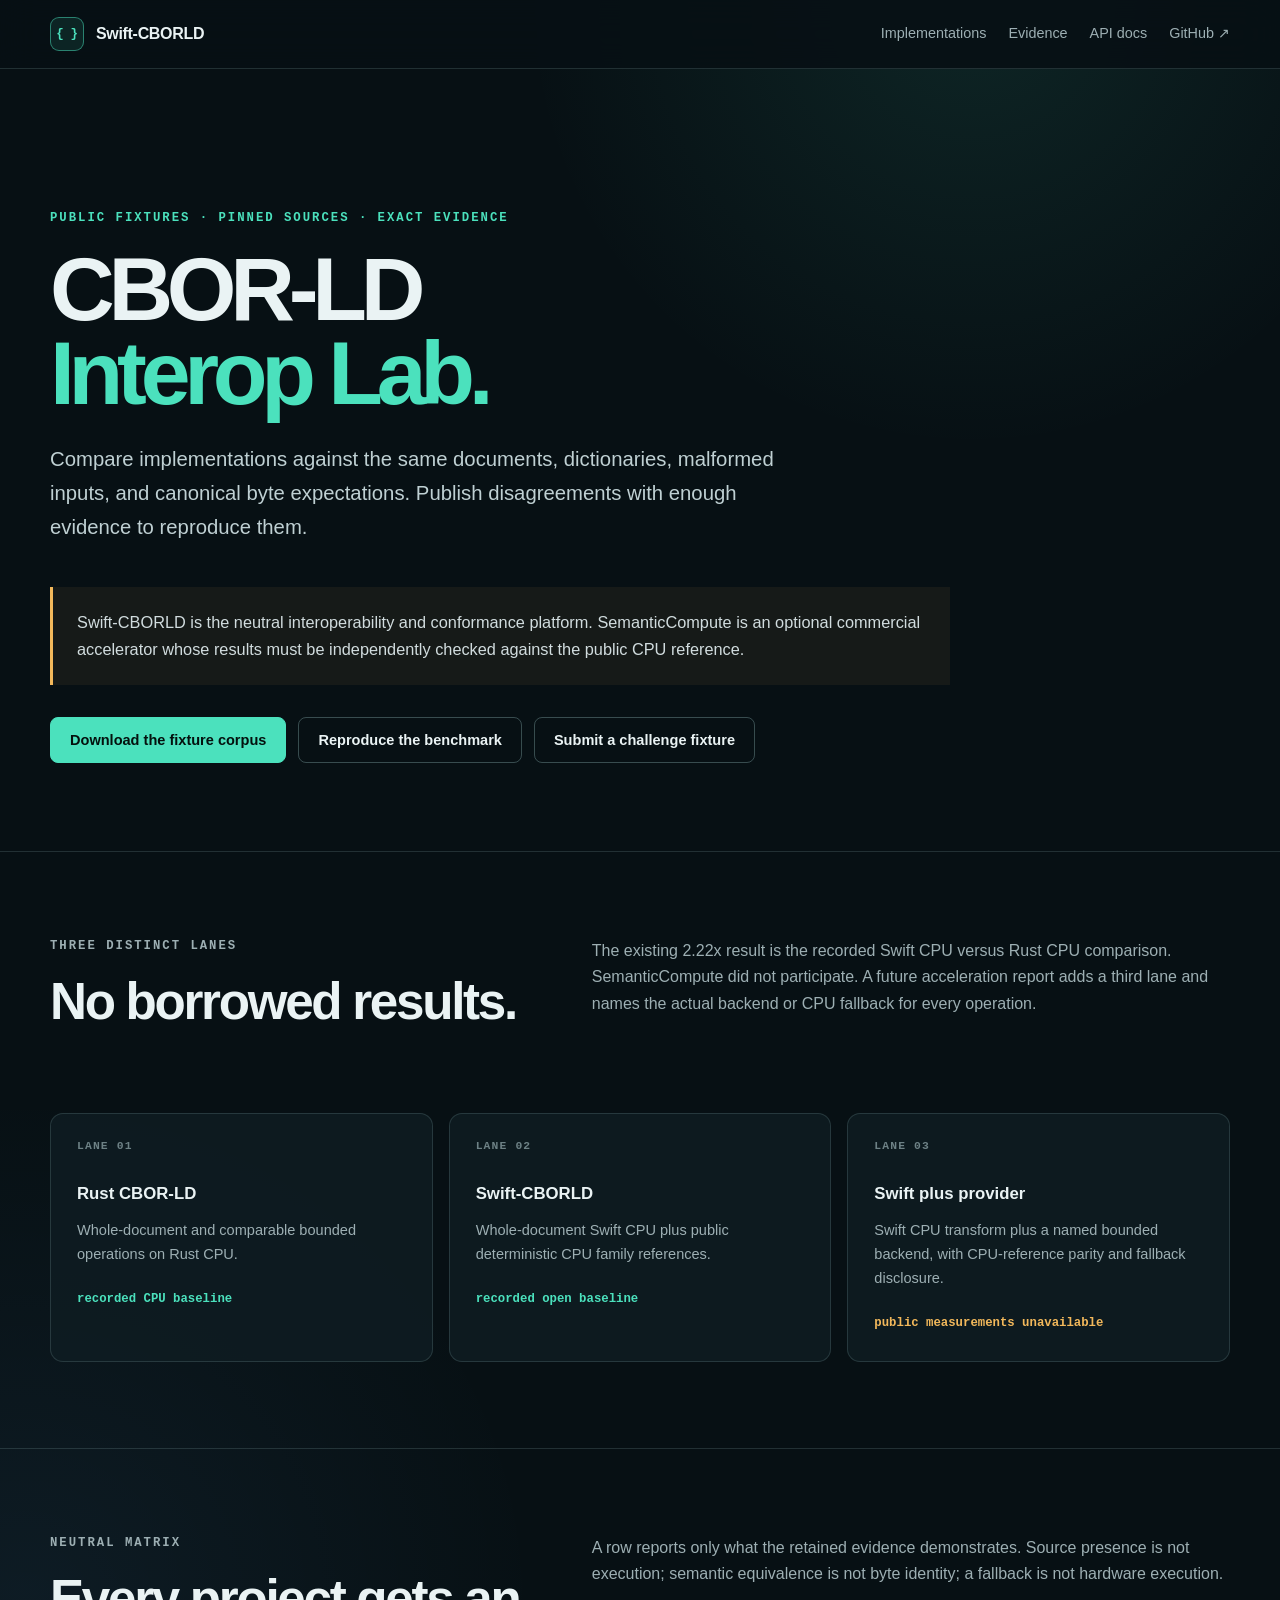
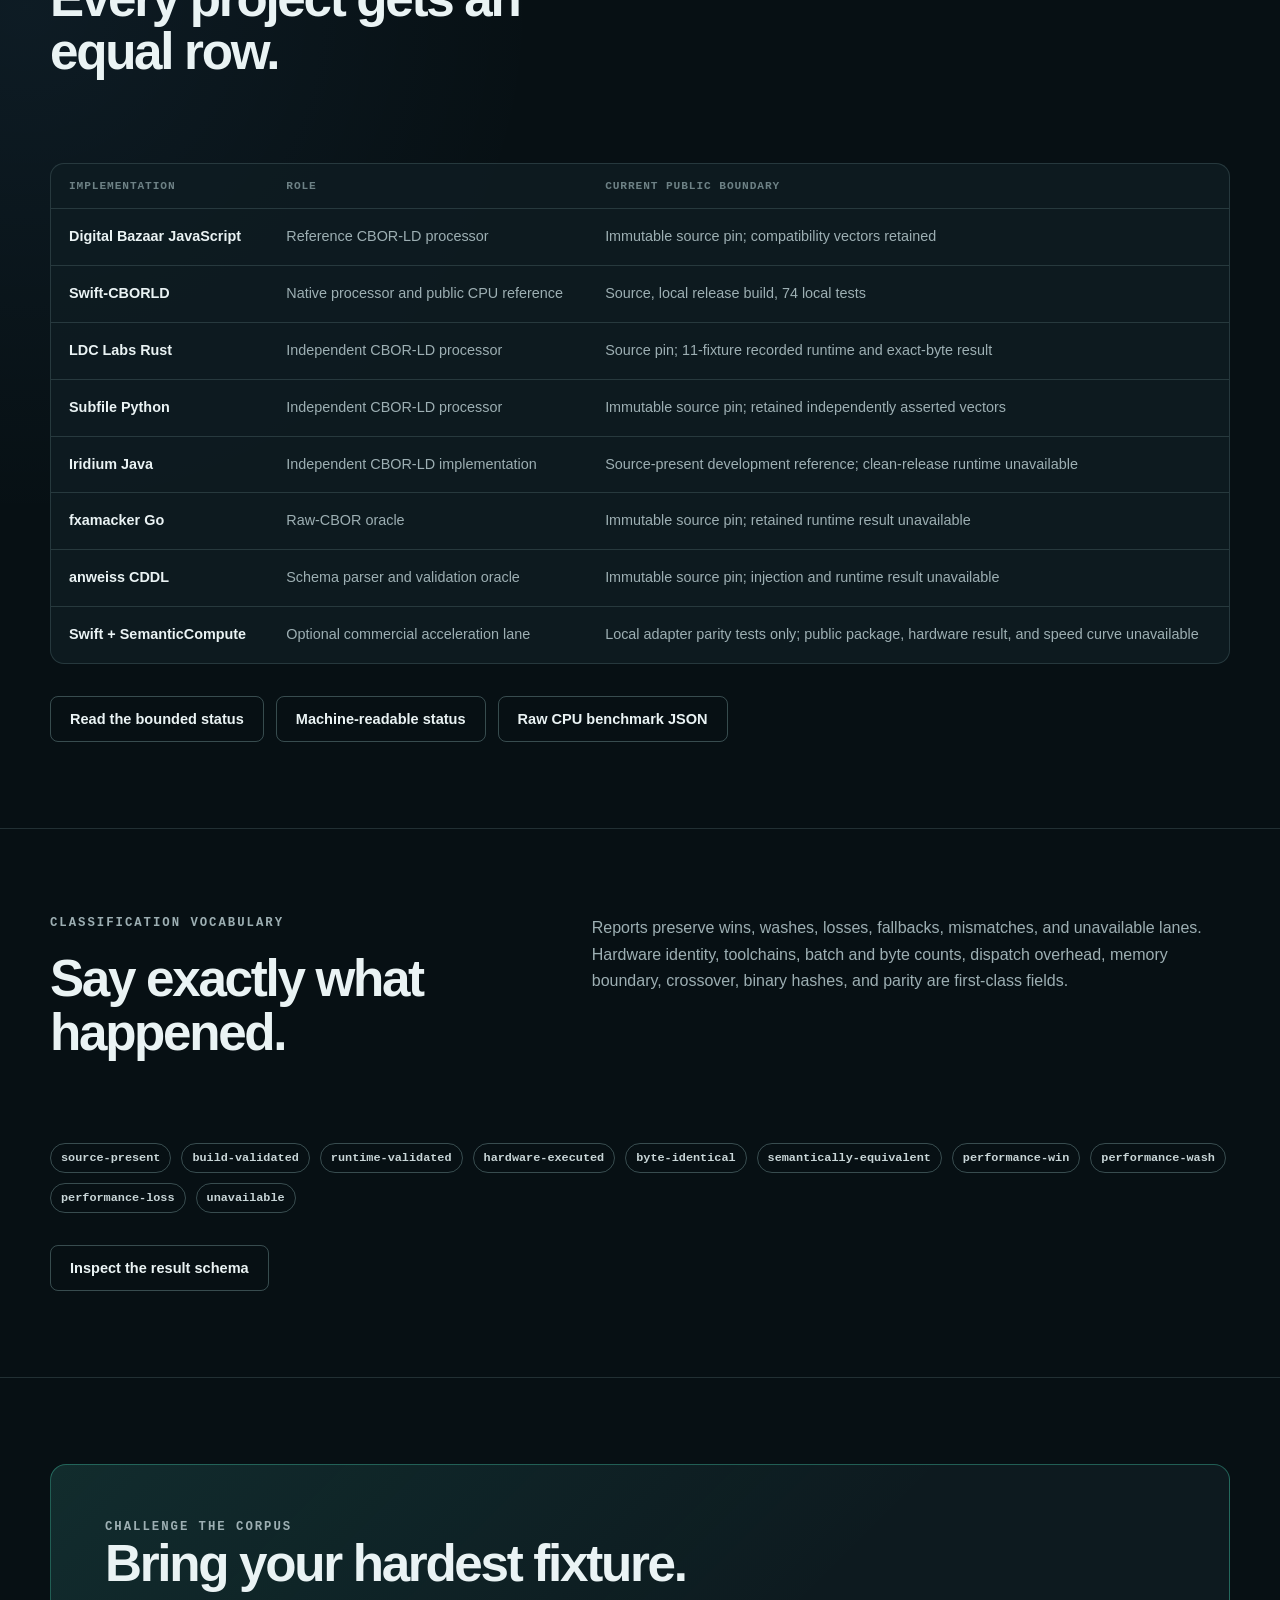
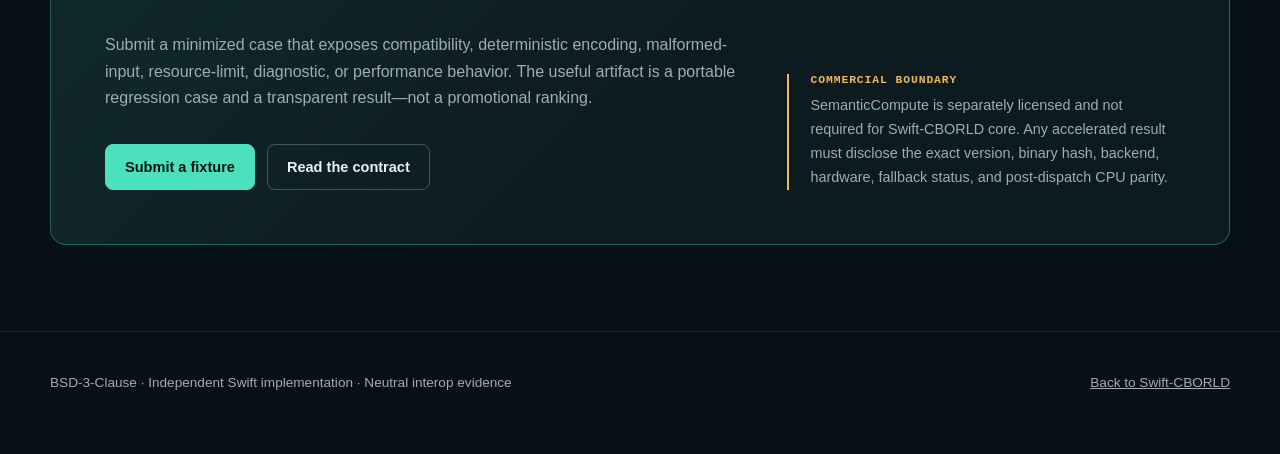
==== docs/interop/index.html @ d52650e1 "Add reproducible CBOR-LD interop lab" ====
<!doctype html>
<html lang="en">
<head>
  <meta charset="utf-8">
  <meta name="viewport" content="width=device-width, initial-scale=1">
  <meta name="description" content="The CBOR-LD Interop Lab compares implementations with public fixtures, exact evidence states, and reproducible CPU and optional acceleration lanes.">
  <meta name="color-scheme" content="dark light">
  <title>CBOR-LD Interop Lab · Swift-CBORLD</title>
  <style>
    :root {
      --ink: #eaf3f4;
      --muted: #9dafb3;
      --faint: #6d8185;
      --canvas: #071014;
      --panel: rgba(14, 29, 34, 0.86);
      --line: rgba(166, 208, 209, 0.17);
      --line-strong: rgba(166, 208, 209, 0.31);
      --mint: #4be1bd;
      --mint-soft: rgba(75, 225, 189, 0.1);
      --amber: #f2b85b;
      --blue: #67b7ff;
      --red: #ff8b78;
      --mono: ui-monospace, "SFMono-Regular", "Cascadia Code", "Roboto Mono", monospace;
      --sans: Inter, ui-sans-serif, -apple-system, BlinkMacSystemFont, "Segoe UI", sans-serif;
    }

    * { box-sizing: border-box; }
    html { scroll-behavior: smooth; }

    body {
      margin: 0;
      min-width: 320px;
      color: var(--ink);
      background:
        radial-gradient(circle at 76% 0%, rgba(75, 225, 189, 0.1), transparent 28rem),
        radial-gradient(circle at 2% 44%, rgba(103, 183, 255, 0.07), transparent 32rem),
        var(--canvas);
      font: 1rem/1.66 var(--sans);
      text-rendering: optimizeLegibility;
    }

    a { color: inherit; }
    a:focus-visible { outline: 3px solid var(--amber); outline-offset: 4px; }
    .shell { width: min(1180px, calc(100% - 40px)); margin: 0 auto; }

    header {
      position: sticky;
      top: 0;
      z-index: 10;
      border-bottom: 1px solid var(--line);
      background: rgba(7, 16, 20, 0.9);
      backdrop-filter: blur(18px);
    }

    nav {
      min-height: 68px;
      display: flex;
      align-items: center;
      justify-content: space-between;
      gap: 24px;
    }

    .brand {
      display: inline-flex;
      align-items: center;
      gap: 12px;
      text-decoration: none;
      font-weight: 760;
      letter-spacing: -0.02em;
    }

    .mark {
      width: 34px;
      height: 34px;
      display: grid;
      place-items: center;
      border: 1px solid rgba(75, 225, 189, 0.5);
      border-radius: 9px;
      background: var(--mint-soft);
      color: var(--mint);
      font: 700 0.78rem var(--mono);
    }

    .links { display: flex; gap: 22px; color: var(--muted); font-size: 0.9rem; }
    .links a { text-decoration: none; }
    .links a:hover { color: var(--ink); }

    .hero { padding: clamp(82px, 11vw, 142px) 0 88px; }
    .eyebrow {
      margin: 0 0 20px;
      color: var(--mint);
      font: 700 0.77rem/1.4 var(--mono);
      letter-spacing: 0.16em;
      text-transform: uppercase;
    }

    h1, h2, h3, p { margin-top: 0; }
    h1 {
      max-width: 880px;
      margin-bottom: 28px;
      font-size: clamp(3.2rem, 7vw, 6.8rem);
      line-height: 0.94;
      letter-spacing: -0.07em;
    }

    h1 span { color: var(--mint); }
    h2 { font-size: clamp(2rem, 4vw, 3.8rem); line-height: 1.04; letter-spacing: -0.045em; }
    h3 { margin-bottom: 10px; font-size: 1.05rem; }
    .lede { max-width: 760px; color: #bfd0d3; font-size: clamp(1.06rem, 1.7vw, 1.27rem); }

    .principle {
      max-width: 900px;
      margin-top: 42px;
      padding: 22px 24px;
      border-left: 3px solid var(--amber);
      background: rgba(242, 184, 91, 0.06);
      color: #d1dcde;
      font-size: 1.02rem;
    }

    .actions { display: flex; flex-wrap: wrap; gap: 12px; margin-top: 32px; }
    .button {
      min-height: 46px;
      display: inline-flex;
      align-items: center;
      justify-content: center;
      padding: 0 19px;
      border: 1px solid var(--line-strong);
      border-radius: 8px;
      color: var(--ink);
      text-decoration: none;
      font-weight: 700;
      font-size: 0.91rem;
    }

    .button.primary { border-color: var(--mint); background: var(--mint); color: #04110e; }
    section { padding: 86px 0; border-top: 1px solid var(--line); }
    .section-head { display: grid; grid-template-columns: 0.85fr 1.15fr; gap: 70px; margin-bottom: 42px; }
    .section-head p { color: var(--muted); }

    .lane-grid { display: grid; grid-template-columns: repeat(3, 1fr); gap: 16px; }
    .lane {
      padding: 26px;
      border: 1px solid var(--line);
      border-radius: 13px;
      background: var(--panel);
    }

    .lane small, .label {
      display: block;
      margin-bottom: 28px;
      color: var(--faint);
      font: 700 0.71rem var(--mono);
      letter-spacing: 0.1em;
      text-transform: uppercase;
    }

    .lane p { margin-bottom: 18px; color: var(--muted); font-size: 0.91rem; }
    .state { color: var(--mint); font: 650 0.77rem var(--mono); }
    .state.pending { color: var(--amber); }

    .table-wrap { overflow-x: auto; border: 1px solid var(--line); border-radius: 14px; background: var(--panel); }
    table { width: 100%; min-width: 860px; border-collapse: collapse; font-size: 0.9rem; }
    th, td { padding: 16px 18px; border-bottom: 1px solid var(--line); text-align: left; vertical-align: top; }
    th { color: var(--faint); font: 700 0.7rem var(--mono); letter-spacing: 0.08em; text-transform: uppercase; }
    td { color: var(--muted); }
    td:first-child { color: var(--ink); font-weight: 670; }
    tr:last-child td { border-bottom: 0; }

    .vocabulary { display: flex; flex-wrap: wrap; gap: 10px; }
    .chip { padding: 7px 10px; border: 1px solid var(--line-strong); border-radius: 999px; color: #c8d5d7; font: 650 0.74rem var(--mono); }

    .challenge {
      display: grid;
      grid-template-columns: 1.25fr 0.75fr;
      gap: 34px;
      align-items: end;
      padding: clamp(30px, 5vw, 54px);
      border: 1px solid rgba(75, 225, 189, 0.34);
      border-radius: 16px;
      background: linear-gradient(135deg, rgba(75, 225, 189, 0.09), transparent 58%), var(--panel);
    }

    .challenge p { margin-bottom: 0; color: var(--muted); }
    .boundary { padding-left: 22px; border-left: 2px solid var(--amber); color: #c5d2d4; font-size: 0.9rem; }
    .boundary strong { display: block; margin-bottom: 8px; color: var(--amber); font: 700 0.71rem var(--mono); text-transform: uppercase; letter-spacing: 0.08em; }

    footer { padding: 40px 0 56px; border-top: 1px solid var(--line); color: var(--muted); font-size: 0.85rem; }
    .footer-row { display: flex; justify-content: space-between; gap: 24px; }

    @media (max-width: 880px) {
      .section-head, .challenge { grid-template-columns: 1fr; gap: 24px; }
      .lane-grid { grid-template-columns: 1fr; }
    }

    @media (max-width: 620px) {
      .shell { width: min(100% - 26px, 1180px); }
      .links a:not(:first-child) { display: none; }
      section { padding: 68px 0; }
      .footer-row { flex-direction: column; }
    }

    @media (prefers-reduced-motion: reduce) { html { scroll-behavior: auto; } }
  </style>
</head>
<body>
  <header>
    <nav class="shell" aria-label="Primary navigation">
      <a class="brand" href="../"><span class="mark" aria-hidden="true">{ }</span> Swift-CBORLD</a>
      <div class="links">
        <a href="#implementations">Implementations</a>
        <a href="#evidence">Evidence</a>
        <a href="../api/documentation/cborld/">API docs</a>
        <a href="https://github.com/entertrainment/swift-cborld">GitHub ↗</a>
      </div>
    </nav>
  </header>

  <main>
    <div class="shell hero">
      <p class="eyebrow">Public fixtures · pinned sources · exact evidence</p>
      <h1>CBOR-LD<br><span>Interop Lab.</span></h1>
      <p class="lede">Compare implementations against the same documents, dictionaries, malformed inputs, and canonical byte expectations. Publish disagreements with enough evidence to reproduce them.</p>
      <p class="principle">Swift-CBORLD is the neutral interoperability and conformance platform. SemanticCompute is an optional commercial accelerator whose results must be independently checked against the public CPU reference.</p>
      <div class="actions">
        <a class="button primary" href="https://github.com/entertrainment/swift-cborld/tree/main/Tests/CBORLDTests/Fixtures">Download the fixture corpus</a>
        <a class="button" href="https://github.com/entertrainment/swift-cborld/blob/main/Interop/README.md">Reproduce the benchmark</a>
        <a class="button" href="https://github.com/entertrainment/swift-cborld/issues/new?template=challenge-fixture.yml">Submit a challenge fixture</a>
      </div>
    </div>

    <section id="evidence">
      <div class="shell">
        <div class="section-head">
          <div><p class="eyebrow">Three distinct lanes</p><h2>No borrowed results.</h2></div>
          <p>The existing 2.22x result is the recorded Swift CPU versus Rust CPU comparison. SemanticCompute did not participate. A future acceleration report adds a third lane and names the actual backend or CPU fallback for every operation.</p>
        </div>
        <div class="lane-grid">
          <article class="lane"><small>Lane 01</small><h3>Rust CBOR-LD</h3><p>Whole-document and comparable bounded operations on Rust CPU.</p><span class="state">recorded CPU baseline</span></article>
          <article class="lane"><small>Lane 02</small><h3>Swift-CBORLD</h3><p>Whole-document Swift CPU plus public deterministic CPU family references.</p><span class="state">recorded open baseline</span></article>
          <article class="lane"><small>Lane 03</small><h3>Swift plus provider</h3><p>Swift CPU transform plus a named bounded backend, with CPU-reference parity and fallback disclosure.</p><span class="state pending">public measurements unavailable</span></article>
        </div>
      </div>
    </section>

    <section id="implementations">
      <div class="shell">
        <div class="section-head">
          <div><p class="eyebrow">Neutral matrix</p><h2>Every project gets an equal row.</h2></div>
          <p>A row reports only what the retained evidence demonstrates. Source presence is not execution; semantic equivalence is not byte identity; a fallback is not hardware execution.</p>
        </div>
        <div class="table-wrap">
          <table>
            <thead><tr><th>Implementation</th><th>Role</th><th>Current public boundary</th></tr></thead>
            <tbody>
              <tr><td>Digital Bazaar JavaScript</td><td>Reference CBOR-LD processor</td><td>Immutable source pin; compatibility vectors retained</td></tr>
              <tr><td>Swift-CBORLD</td><td>Native processor and public CPU reference</td><td>Source, local release build, 74 local tests</td></tr>
              <tr><td>LDC Labs Rust</td><td>Independent CBOR-LD processor</td><td>Source pin; 11-fixture recorded runtime and exact-byte result</td></tr>
              <tr><td>Subfile Python</td><td>Independent CBOR-LD processor</td><td>Immutable source pin; retained independently asserted vectors</td></tr>
              <tr><td>Iridium Java</td><td>Independent CBOR-LD implementation</td><td>Source-present development reference; clean-release runtime unavailable</td></tr>
              <tr><td>fxamacker Go</td><td>Raw-CBOR oracle</td><td>Immutable source pin; retained runtime result unavailable</td></tr>
              <tr><td>anweiss CDDL</td><td>Schema parser and validation oracle</td><td>Immutable source pin; injection and runtime result unavailable</td></tr>
              <tr><td>Swift + SemanticCompute</td><td>Optional commercial acceleration lane</td><td>Local adapter parity tests only; public package, hardware result, and speed curve unavailable</td></tr>
            </tbody>
          </table>
        </div>
        <div class="actions">
          <a class="button" href="https://github.com/entertrainment/swift-cborld/blob/main/Interop/STATUS.md">Read the bounded status</a>
          <a class="button" href="data/lab-status.json">Machine-readable status</a>
          <a class="button" href="../evidence/performance-macos-arm64.json">Raw CPU benchmark JSON</a>
        </div>
      </div>
    </section>

    <section>
      <div class="shell">
        <div class="section-head">
          <div><p class="eyebrow">Classification vocabulary</p><h2>Say exactly what happened.</h2></div>
          <p>Reports preserve wins, washes, losses, fallbacks, mismatches, and unavailable lanes. Hardware identity, toolchains, batch and byte counts, dispatch overhead, memory boundary, crossover, binary hashes, and parity are first-class fields.</p>
        </div>
        <div class="vocabulary" aria-label="Interop evidence states">
          <span class="chip">source-present</span><span class="chip">build-validated</span><span class="chip">runtime-validated</span><span class="chip">hardware-executed</span><span class="chip">byte-identical</span><span class="chip">semantically-equivalent</span><span class="chip">performance-win</span><span class="chip">performance-wash</span><span class="chip">performance-loss</span><span class="chip">unavailable</span>
        </div>
        <div class="actions">
          <a class="button" href="data/lab-result.schema.json">Inspect the result schema</a>
        </div>
      </div>
    </section>

    <section>
      <div class="shell">
        <div class="challenge">
          <div>
            <p class="eyebrow">Challenge the corpus</p>
            <h2>Bring your hardest fixture.</h2>
            <p>Submit a minimized case that exposes compatibility, deterministic encoding, malformed-input, resource-limit, diagnostic, or performance behavior. The useful artifact is a portable regression case and a transparent result—not a promotional ranking.</p>
            <div class="actions">
              <a class="button primary" href="https://github.com/entertrainment/swift-cborld/issues/new?template=challenge-fixture.yml">Submit a fixture</a>
              <a class="button" href="https://github.com/entertrainment/swift-cborld/blob/main/Interop/CHALLENGE_FIXTURES.md">Read the contract</a>
            </div>
          </div>
          <p class="boundary"><strong>Commercial boundary</strong>SemanticCompute is separately licensed and not required for Swift-CBORLD core. Any accelerated result must disclose the exact version, binary hash, backend, hardware, fallback status, and post-dispatch CPU parity.</p>
        </div>
      </div>
    </section>
  </main>

  <footer>
    <div class="shell footer-row">
      <span>BSD-3-Clause · Independent Swift implementation · Neutral interop evidence</span>
      <a href="../">Back to Swift-CBORLD</a>
    </div>
  </footer>
</body>
</html>
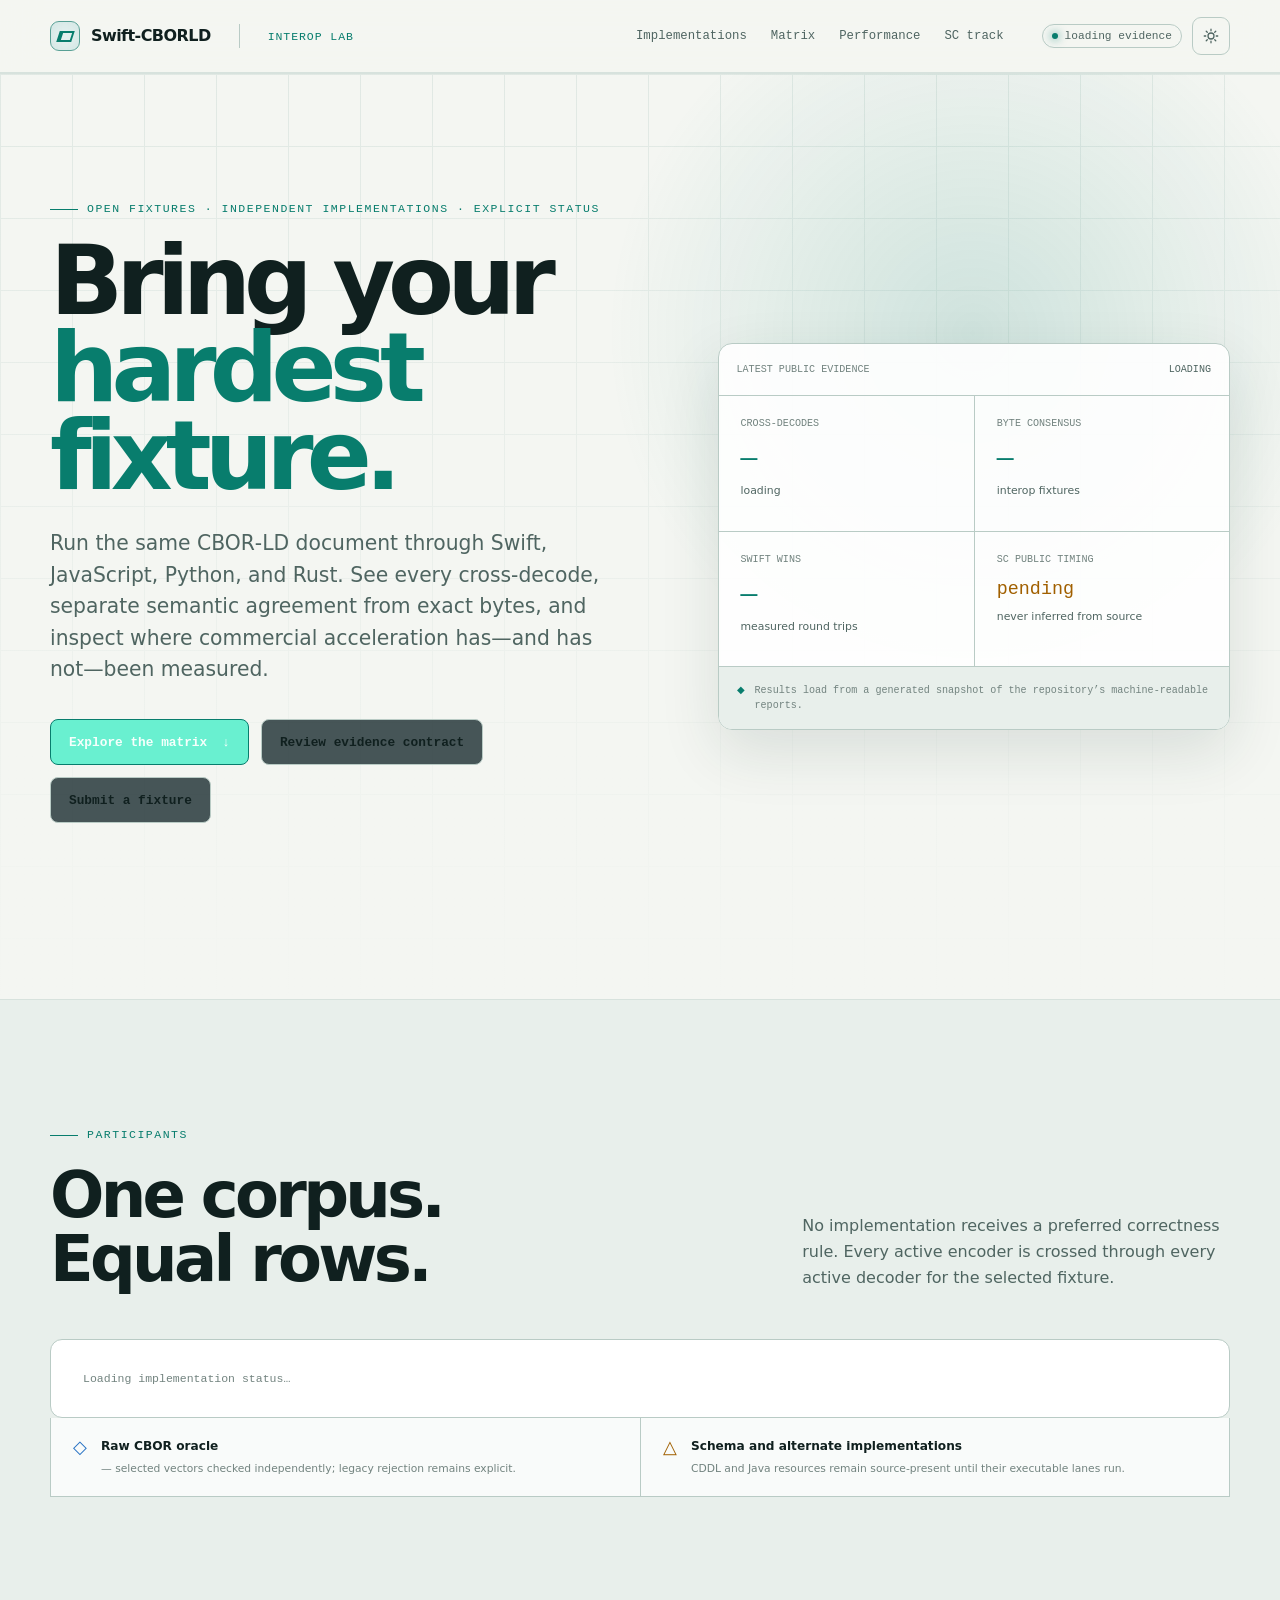
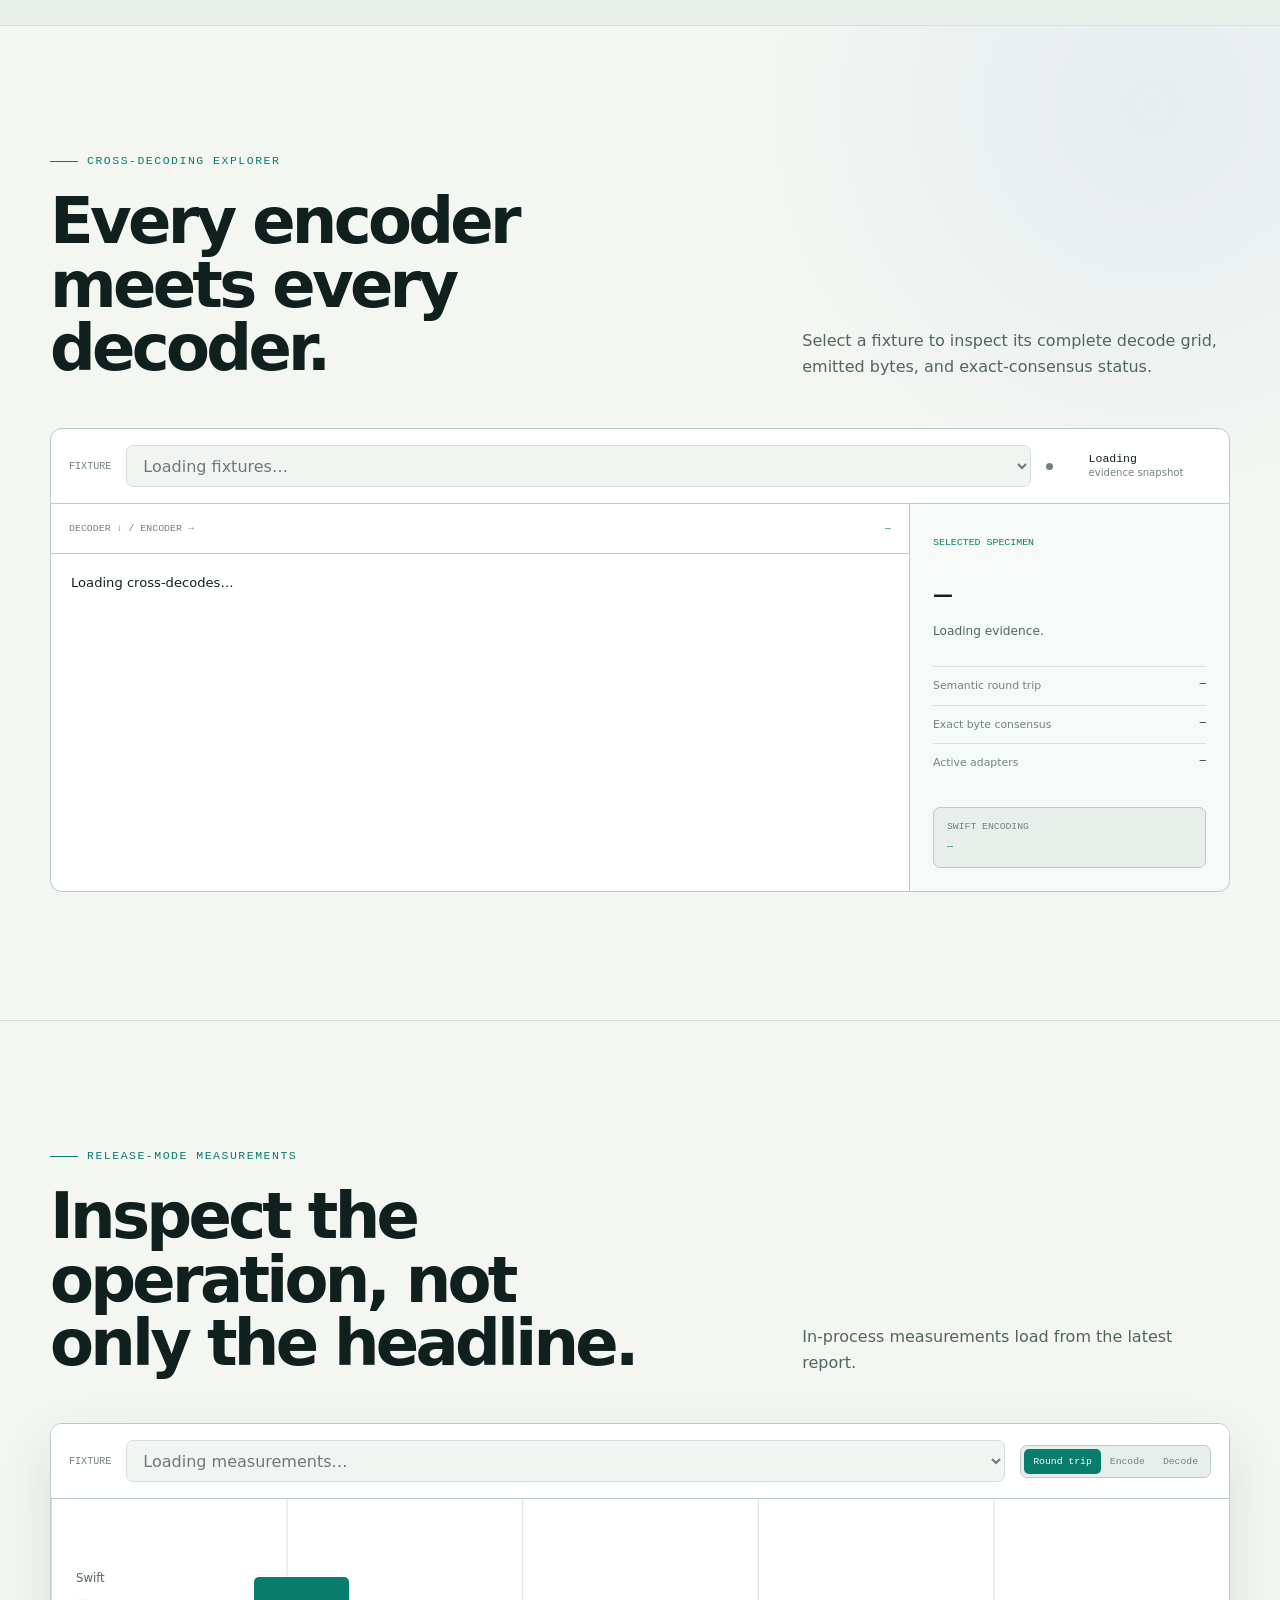
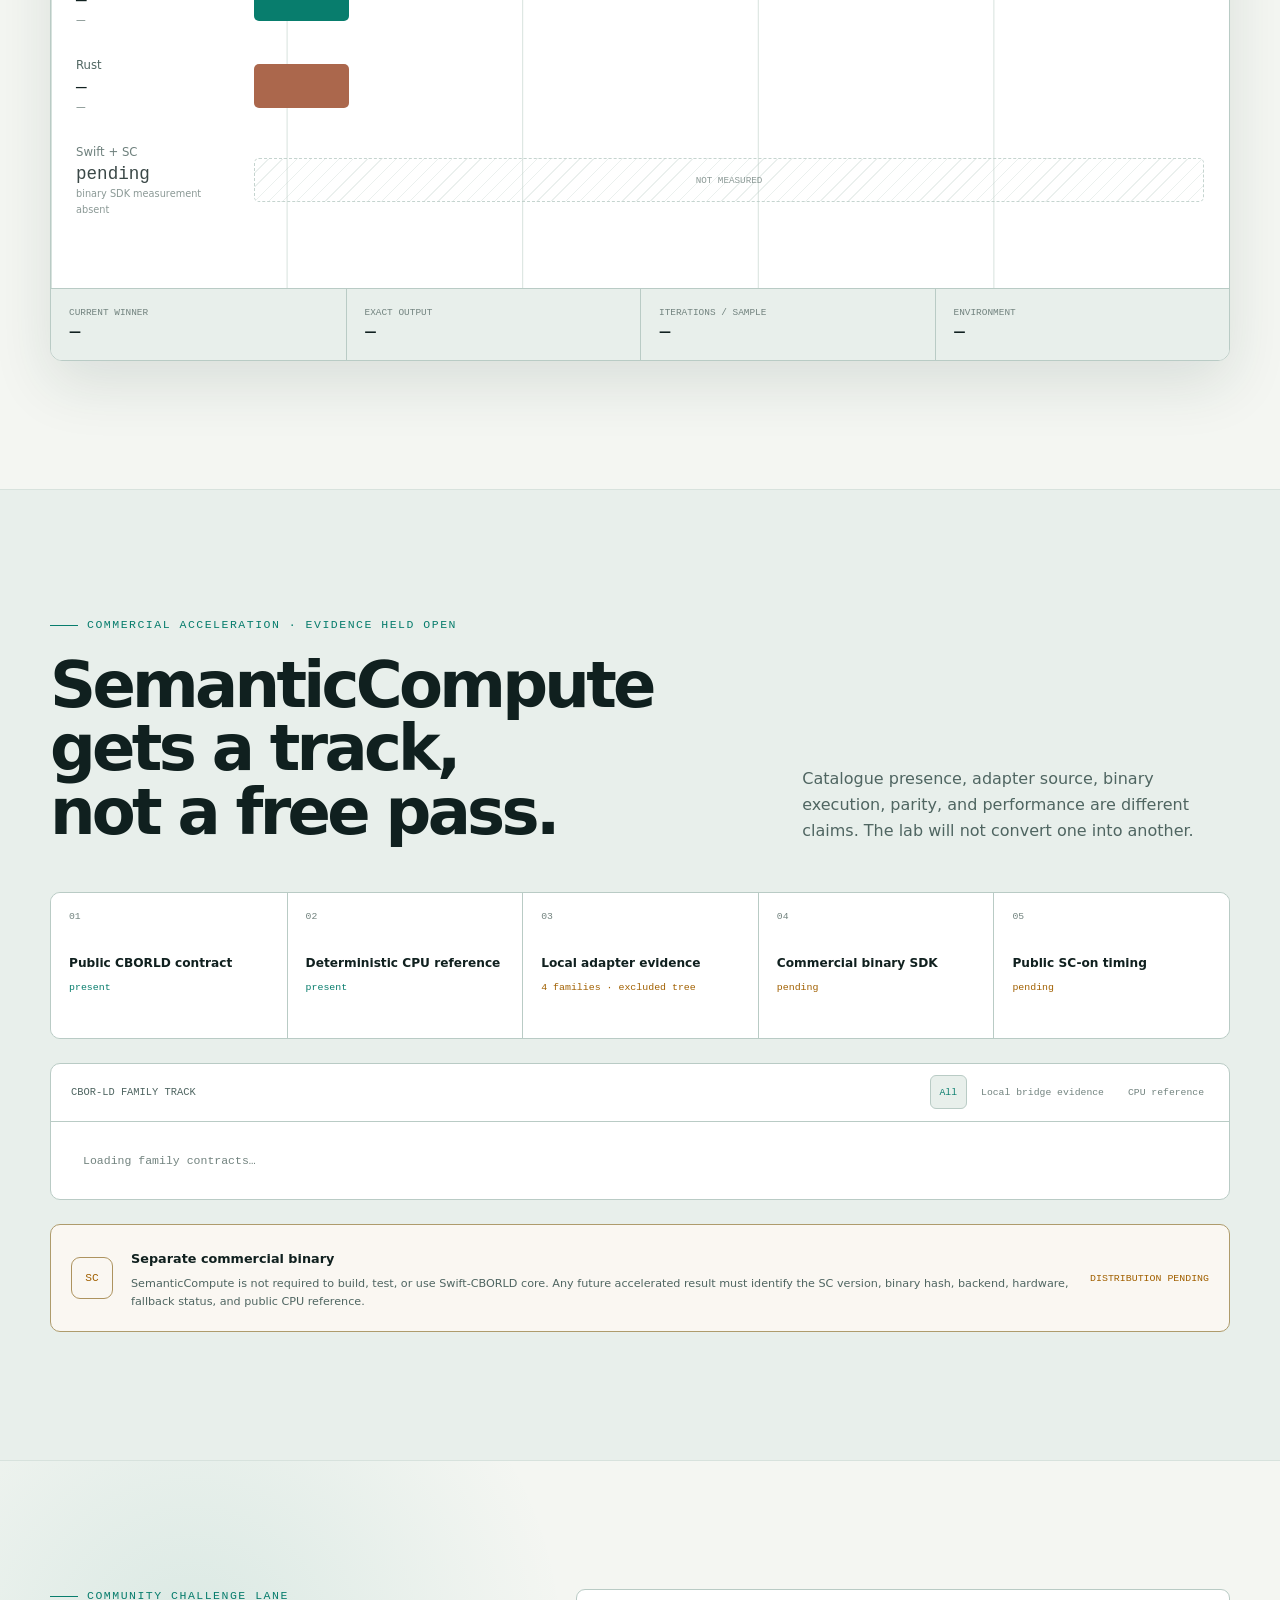
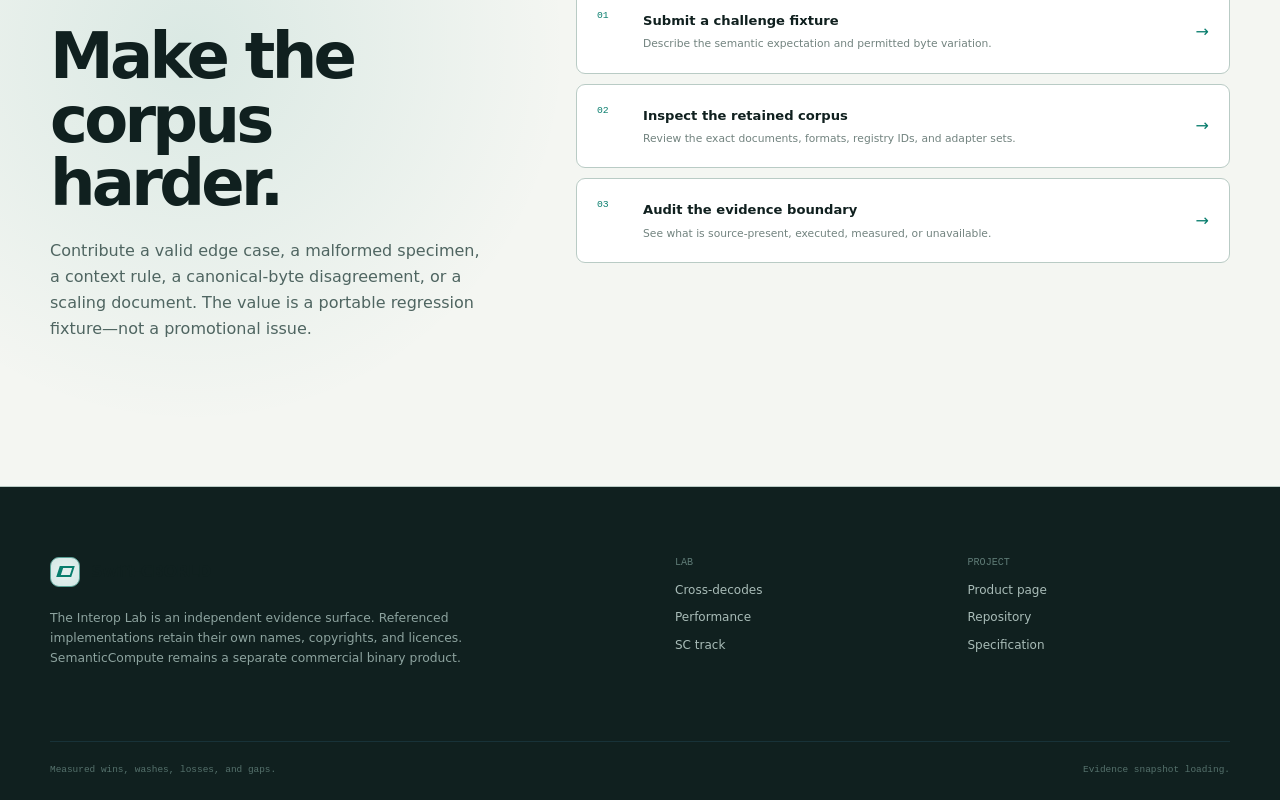
==== commit a68756bd: "Adopt evidence-led release website" ====
--- a/docs/interop/index.html
+++ b/docs/interop/index.html
@@ -3,313 +3,11 @@
 <head>
   <meta charset="utf-8">
   <meta name="viewport" content="width=device-width, initial-scale=1">
-  <meta name="description" content="The CBOR-LD Interop Lab compares implementations with public fixtures, exact evidence states, and reproducible CPU and optional acceleration lanes.">
-  <meta name="color-scheme" content="dark light">
+  <meta http-equiv="refresh" content="0; url=../interop-lab.html">
+  <link rel="canonical" href="../interop-lab.html">
   <title>CBOR-LD Interop Lab · Swift-CBORLD</title>
-  <style>
-    :root {
-      --ink: #eaf3f4;
-      --muted: #9dafb3;
-      --faint: #6d8185;
-      --canvas: #071014;
-      --panel: rgba(14, 29, 34, 0.86);
-      --line: rgba(166, 208, 209, 0.17);
-      --line-strong: rgba(166, 208, 209, 0.31);
-      --mint: #4be1bd;
-      --mint-soft: rgba(75, 225, 189, 0.1);
-      --amber: #f2b85b;
-      --blue: #67b7ff;
-      --red: #ff8b78;
-      --mono: ui-monospace, "SFMono-Regular", "Cascadia Code", "Roboto Mono", monospace;
-      --sans: Inter, ui-sans-serif, -apple-system, BlinkMacSystemFont, "Segoe UI", sans-serif;
-    }
-
-    * { box-sizing: border-box; }
-    html { scroll-behavior: smooth; }
-
-    body {
-      margin: 0;
-      min-width: 320px;
-      color: var(--ink);
-      background:
-        radial-gradient(circle at 76% 0%, rgba(75, 225, 189, 0.1), transparent 28rem),
-        radial-gradient(circle at 2% 44%, rgba(103, 183, 255, 0.07), transparent 32rem),
-        var(--canvas);
-      font: 1rem/1.66 var(--sans);
-      text-rendering: optimizeLegibility;
-    }
-
-    a { color: inherit; }
-    a:focus-visible { outline: 3px solid var(--amber); outline-offset: 4px; }
-    .shell { width: min(1180px, calc(100% - 40px)); margin: 0 auto; }
-
-    header {
-      position: sticky;
-      top: 0;
-      z-index: 10;
-      border-bottom: 1px solid var(--line);
-      background: rgba(7, 16, 20, 0.9);
-      backdrop-filter: blur(18px);
-    }
-
-    nav {
-      min-height: 68px;
-      display: flex;
-      align-items: center;
-      justify-content: space-between;
-      gap: 24px;
-    }
-
-    .brand {
-      display: inline-flex;
-      align-items: center;
-      gap: 12px;
-      text-decoration: none;
-      font-weight: 760;
-      letter-spacing: -0.02em;
-    }
-
-    .mark {
-      width: 34px;
-      height: 34px;
-      display: grid;
-      place-items: center;
-      border: 1px solid rgba(75, 225, 189, 0.5);
-      border-radius: 9px;
-      background: var(--mint-soft);
-      color: var(--mint);
-      font: 700 0.78rem var(--mono);
-    }
-
-    .links { display: flex; gap: 22px; color: var(--muted); font-size: 0.9rem; }
-    .links a { text-decoration: none; }
-    .links a:hover { color: var(--ink); }
-
-    .hero { padding: clamp(82px, 11vw, 142px) 0 88px; }
-    .eyebrow {
-      margin: 0 0 20px;
-      color: var(--mint);
-      font: 700 0.77rem/1.4 var(--mono);
-      letter-spacing: 0.16em;
-      text-transform: uppercase;
-    }
-
-    h1, h2, h3, p { margin-top: 0; }
-    h1 {
-      max-width: 880px;
-      margin-bottom: 28px;
-      font-size: clamp(3.2rem, 7vw, 6.8rem);
-      line-height: 0.94;
-      letter-spacing: -0.07em;
-    }
-
-    h1 span { color: var(--mint); }
-    h2 { font-size: clamp(2rem, 4vw, 3.8rem); line-height: 1.04; letter-spacing: -0.045em; }
-    h3 { margin-bottom: 10px; font-size: 1.05rem; }
-    .lede { max-width: 760px; color: #bfd0d3; font-size: clamp(1.06rem, 1.7vw, 1.27rem); }
-
-    .principle {
-      max-width: 900px;
-      margin-top: 42px;
-      padding: 22px 24px;
-      border-left: 3px solid var(--amber);
-      background: rgba(242, 184, 91, 0.06);
-      color: #d1dcde;
-      font-size: 1.02rem;
-    }
-
-    .actions { display: flex; flex-wrap: wrap; gap: 12px; margin-top: 32px; }
-    .button {
-      min-height: 46px;
-      display: inline-flex;
-      align-items: center;
-      justify-content: center;
-      padding: 0 19px;
-      border: 1px solid var(--line-strong);
-      border-radius: 8px;
-      color: var(--ink);
-      text-decoration: none;
-      font-weight: 700;
-      font-size: 0.91rem;
-    }
-
-    .button.primary { border-color: var(--mint); background: var(--mint); color: #04110e; }
-    section { padding: 86px 0; border-top: 1px solid var(--line); }
-    .section-head { display: grid; grid-template-columns: 0.85fr 1.15fr; gap: 70px; margin-bottom: 42px; }
-    .section-head p { color: var(--muted); }
-
-    .lane-grid { display: grid; grid-template-columns: repeat(3, 1fr); gap: 16px; }
-    .lane {
-      padding: 26px;
-      border: 1px solid var(--line);
-      border-radius: 13px;
-      background: var(--panel);
-    }
-
-    .lane small, .label {
-      display: block;
-      margin-bottom: 28px;
-      color: var(--faint);
-      font: 700 0.71rem var(--mono);
-      letter-spacing: 0.1em;
-      text-transform: uppercase;
-    }
-
-    .lane p { margin-bottom: 18px; color: var(--muted); font-size: 0.91rem; }
-    .state { color: var(--mint); font: 650 0.77rem var(--mono); }
-    .state.pending { color: var(--amber); }
-
-    .table-wrap { overflow-x: auto; border: 1px solid var(--line); border-radius: 14px; background: var(--panel); }
-    table { width: 100%; min-width: 860px; border-collapse: collapse; font-size: 0.9rem; }
-    th, td { padding: 16px 18px; border-bottom: 1px solid var(--line); text-align: left; vertical-align: top; }
-    th { color: var(--faint); font: 700 0.7rem var(--mono); letter-spacing: 0.08em; text-transform: uppercase; }
-    td { color: var(--muted); }
-    td:first-child { color: var(--ink); font-weight: 670; }
-    tr:last-child td { border-bottom: 0; }
-
-    .vocabulary { display: flex; flex-wrap: wrap; gap: 10px; }
-    .chip { padding: 7px 10px; border: 1px solid var(--line-strong); border-radius: 999px; color: #c8d5d7; font: 650 0.74rem var(--mono); }
-
-    .challenge {
-      display: grid;
-      grid-template-columns: 1.25fr 0.75fr;
-      gap: 34px;
-      align-items: end;
-      padding: clamp(30px, 5vw, 54px);
-      border: 1px solid rgba(75, 225, 189, 0.34);
-      border-radius: 16px;
-      background: linear-gradient(135deg, rgba(75, 225, 189, 0.09), transparent 58%), var(--panel);
-    }
-
-    .challenge p { margin-bottom: 0; color: var(--muted); }
-    .boundary { padding-left: 22px; border-left: 2px solid var(--amber); color: #c5d2d4; font-size: 0.9rem; }
-    .boundary strong { display: block; margin-bottom: 8px; color: var(--amber); font: 700 0.71rem var(--mono); text-transform: uppercase; letter-spacing: 0.08em; }
-
-    footer { padding: 40px 0 56px; border-top: 1px solid var(--line); color: var(--muted); font-size: 0.85rem; }
-    .footer-row { display: flex; justify-content: space-between; gap: 24px; }
-
-    @media (max-width: 880px) {
-      .section-head, .challenge { grid-template-columns: 1fr; gap: 24px; }
-      .lane-grid { grid-template-columns: 1fr; }
-    }
-
-    @media (max-width: 620px) {
-      .shell { width: min(100% - 26px, 1180px); }
-      .links a:not(:first-child) { display: none; }
-      section { padding: 68px 0; }
-      .footer-row { flex-direction: column; }
-    }
-
-    @media (prefers-reduced-motion: reduce) { html { scroll-behavior: auto; } }
-  </style>
 </head>
 <body>
-  <header>
-    <nav class="shell" aria-label="Primary navigation">
-      <a class="brand" href="../"><span class="mark" aria-hidden="true">{ }</span> Swift-CBORLD</a>
-      <div class="links">
-        <a href="#implementations">Implementations</a>
-        <a href="#evidence">Evidence</a>
-        <a href="../api/documentation/cborld/">API docs</a>
-        <a href="https://github.com/entertrainment/swift-cborld">GitHub ↗</a>
-      </div>
-    </nav>
-  </header>
-
-  <main>
-    <div class="shell hero">
-      <p class="eyebrow">Public fixtures · pinned sources · exact evidence</p>
-      <h1>CBOR-LD<br><span>Interop Lab.</span></h1>
-      <p class="lede">Compare implementations against the same documents, dictionaries, malformed inputs, and canonical byte expectations. Publish disagreements with enough evidence to reproduce them.</p>
-      <p class="principle">Swift-CBORLD is the neutral interoperability and conformance platform. SemanticCompute is an optional commercial accelerator whose results must be independently checked against the public CPU reference.</p>
-      <div class="actions">
-        <a class="button primary" href="https://github.com/entertrainment/swift-cborld/tree/main/Tests/CBORLDTests/Fixtures">Download the fixture corpus</a>
-        <a class="button" href="https://github.com/entertrainment/swift-cborld/blob/main/Interop/README.md">Reproduce the benchmark</a>
-        <a class="button" href="https://github.com/entertrainment/swift-cborld/issues/new?template=challenge-fixture.yml">Submit a challenge fixture</a>
-      </div>
-    </div>
-
-    <section id="evidence">
-      <div class="shell">
-        <div class="section-head">
-          <div><p class="eyebrow">Three distinct lanes</p><h2>No borrowed results.</h2></div>
-          <p>The existing 2.22x result is the recorded Swift CPU versus Rust CPU comparison. SemanticCompute did not participate. A future acceleration report adds a third lane and names the actual backend or CPU fallback for every operation.</p>
-        </div>
-        <div class="lane-grid">
-          <article class="lane"><small>Lane 01</small><h3>Rust CBOR-LD</h3><p>Whole-document and comparable bounded operations on Rust CPU.</p><span class="state">recorded CPU baseline</span></article>
-          <article class="lane"><small>Lane 02</small><h3>Swift-CBORLD</h3><p>Whole-document Swift CPU plus public deterministic CPU family references.</p><span class="state">recorded open baseline</span></article>
-          <article class="lane"><small>Lane 03</small><h3>Swift plus provider</h3><p>Swift CPU transform plus a named bounded backend, with CPU-reference parity and fallback disclosure.</p><span class="state pending">public measurements unavailable</span></article>
-        </div>
-      </div>
-    </section>
-
-    <section id="implementations">
-      <div class="shell">
-        <div class="section-head">
-          <div><p class="eyebrow">Neutral matrix</p><h2>Every project gets an equal row.</h2></div>
-          <p>A row reports only what the retained evidence demonstrates. Source presence is not execution; semantic equivalence is not byte identity; a fallback is not hardware execution.</p>
-        </div>
-        <div class="table-wrap">
-          <table>
-            <thead><tr><th>Implementation</th><th>Role</th><th>Current public boundary</th></tr></thead>
-            <tbody>
-              <tr><td>Digital Bazaar JavaScript</td><td>Reference CBOR-LD processor</td><td>Immutable source pin; compatibility vectors retained</td></tr>
-              <tr><td>Swift-CBORLD</td><td>Native processor and public CPU reference</td><td>Source, local release build, 74 local tests</td></tr>
-              <tr><td>LDC Labs Rust</td><td>Independent CBOR-LD processor</td><td>Source pin; 11-fixture recorded runtime and exact-byte result</td></tr>
-              <tr><td>Subfile Python</td><td>Independent CBOR-LD processor</td><td>Immutable source pin; retained independently asserted vectors</td></tr>
-              <tr><td>Iridium Java</td><td>Independent CBOR-LD implementation</td><td>Source-present development reference; clean-release runtime unavailable</td></tr>
-              <tr><td>fxamacker Go</td><td>Raw-CBOR oracle</td><td>Immutable source pin; retained runtime result unavailable</td></tr>
-              <tr><td>anweiss CDDL</td><td>Schema parser and validation oracle</td><td>Immutable source pin; injection and runtime result unavailable</td></tr>
-              <tr><td>Swift + SemanticCompute</td><td>Optional commercial acceleration lane</td><td>Local adapter parity tests only; public package, hardware result, and speed curve unavailable</td></tr>
-            </tbody>
-          </table>
-        </div>
-        <div class="actions">
-          <a class="button" href="https://github.com/entertrainment/swift-cborld/blob/main/Interop/STATUS.md">Read the bounded status</a>
-          <a class="button" href="data/lab-status.json">Machine-readable status</a>
-          <a class="button" href="../evidence/performance-macos-arm64.json">Raw CPU benchmark JSON</a>
-        </div>
-      </div>
-    </section>
-
-    <section>
-      <div class="shell">
-        <div class="section-head">
-          <div><p class="eyebrow">Classification vocabulary</p><h2>Say exactly what happened.</h2></div>
-          <p>Reports preserve wins, washes, losses, fallbacks, mismatches, and unavailable lanes. Hardware identity, toolchains, batch and byte counts, dispatch overhead, memory boundary, crossover, binary hashes, and parity are first-class fields.</p>
-        </div>
-        <div class="vocabulary" aria-label="Interop evidence states">
-          <span class="chip">source-present</span><span class="chip">build-validated</span><span class="chip">runtime-validated</span><span class="chip">hardware-executed</span><span class="chip">byte-identical</span><span class="chip">semantically-equivalent</span><span class="chip">performance-win</span><span class="chip">performance-wash</span><span class="chip">performance-loss</span><span class="chip">unavailable</span>
-        </div>
-        <div class="actions">
-          <a class="button" href="data/lab-result.schema.json">Inspect the result schema</a>
-        </div>
-      </div>
-    </section>
-
-    <section>
-      <div class="shell">
-        <div class="challenge">
-          <div>
-            <p class="eyebrow">Challenge the corpus</p>
-            <h2>Bring your hardest fixture.</h2>
-            <p>Submit a minimized case that exposes compatibility, deterministic encoding, malformed-input, resource-limit, diagnostic, or performance behavior. The useful artifact is a portable regression case and a transparent result—not a promotional ranking.</p>
-            <div class="actions">
-              <a class="button primary" href="https://github.com/entertrainment/swift-cborld/issues/new?template=challenge-fixture.yml">Submit a fixture</a>
-              <a class="button" href="https://github.com/entertrainment/swift-cborld/blob/main/Interop/CHALLENGE_FIXTURES.md">Read the contract</a>
-            </div>
-          </div>
-          <p class="boundary"><strong>Commercial boundary</strong>SemanticCompute is separately licensed and not required for Swift-CBORLD core. Any accelerated result must disclose the exact version, binary hash, backend, hardware, fallback status, and post-dispatch CPU parity.</p>
-        </div>
-      </div>
-    </section>
-  </main>
-
-  <footer>
-    <div class="shell footer-row">
-      <span>BSD-3-Clause · Independent Swift implementation · Neutral interop evidence</span>
-      <a href="../">Back to Swift-CBORLD</a>
-    </div>
-  </footer>
+  <p>The Interop Lab has moved to <a href="../interop-lab.html">its new evidence explorer</a>.</p>
 </body>
 </html>
